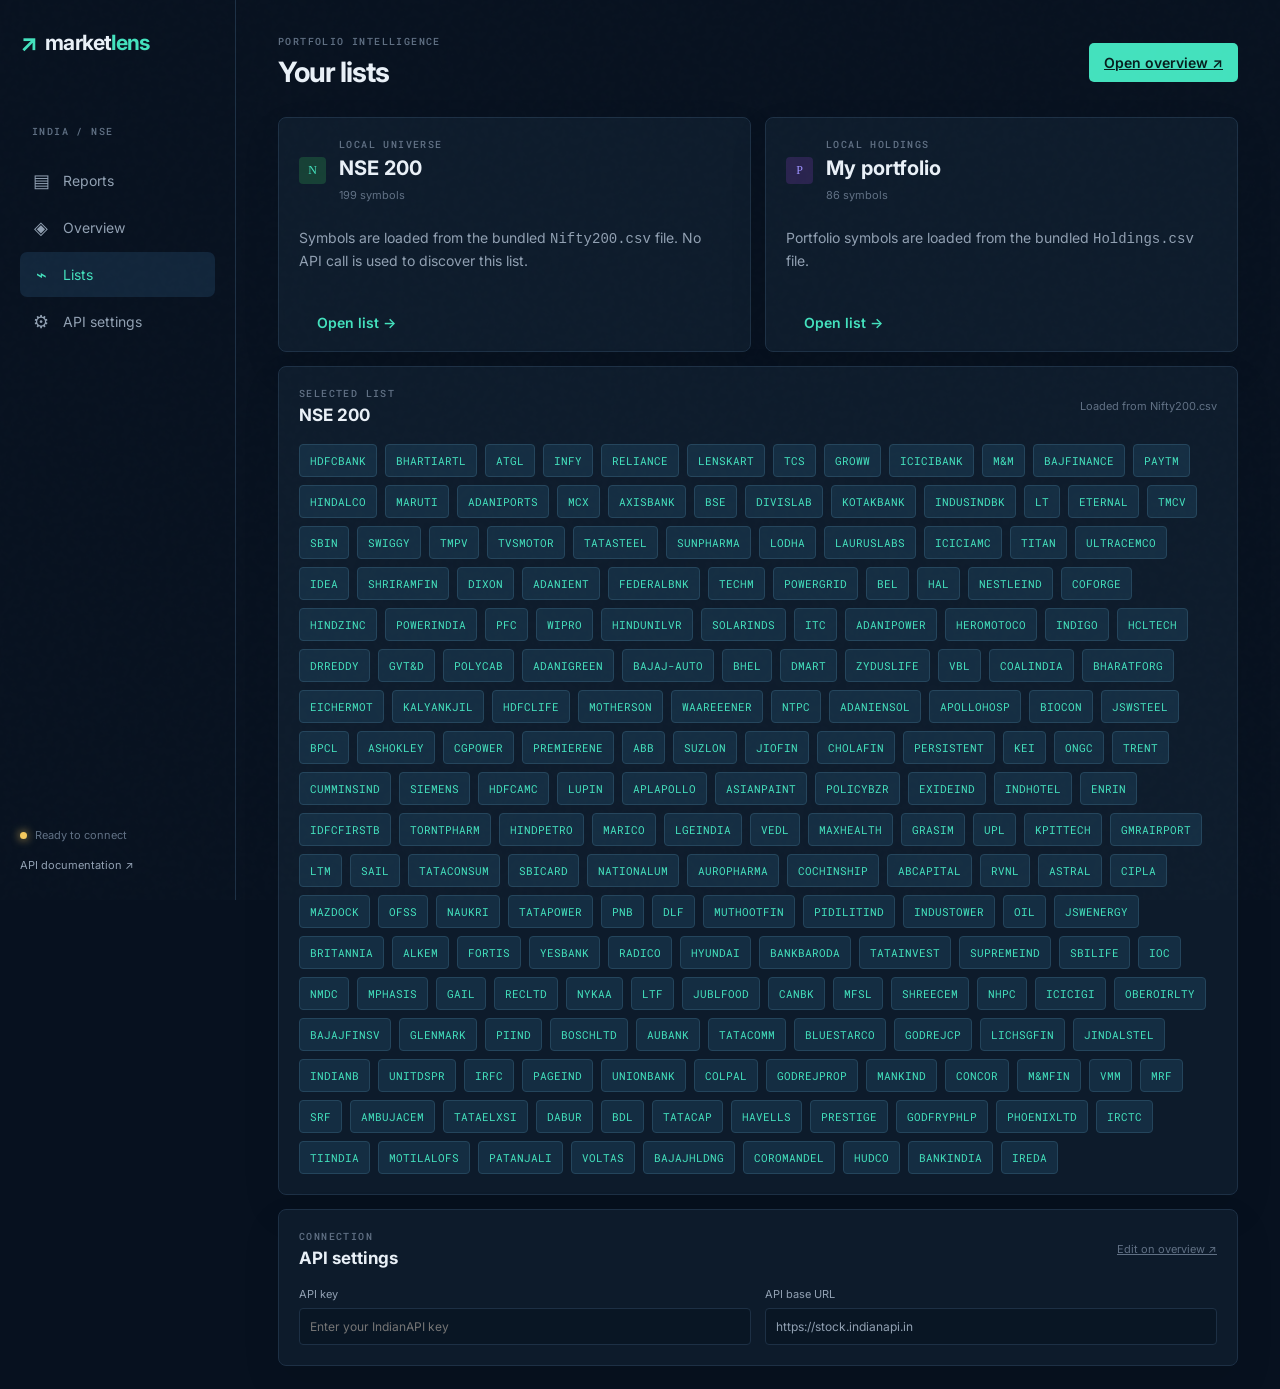
==== lists.html @ 089e25f5 "Initial commit" ====
<!doctype html>
<html lang="en">
  <head>
    <meta charset="UTF-8" />
    <meta name="viewport" content="width=device-width, initial-scale=1" />
    <meta name="theme-color" content="#07111f" />
    <title>Lists | Market Lens</title>
    <link rel="preconnect" href="https://fonts.googleapis.com" />
    <link rel="preconnect" href="https://fonts.gstatic.com" crossorigin />
    <link href="https://fonts.googleapis.com/css2?family=Inter:wght@400;500;600;700&family=Roboto+Mono:wght@400;500;600&display=swap" rel="stylesheet" />
    <link rel="stylesheet" href="./styles.css" />
  </head>
  <body>
    <div class="app-shell">
      <aside class="sidebar"><div class="brand"><span class="brand-mark">↗</span><span>market<span class="brand-accent">lens</span></span></div><p class="eyebrow">INDIA / NSE</p><nav><a class="nav-link" href="./reports.html"><span>▤</span> Reports</a><a class="nav-link" href="./index.html?overview=1"><span>◈</span> Overview</a><a class="nav-link active" href="./lists.html"><span>⌁</span> Lists</a><a class="nav-link" href="./index.html?overview=1#settings"><span>⚙</span> API settings</a></nav><div class="sidebar-bottom"><div class="api-status"><span class="status-dot"></span><span id="connectionLabel">Ready to connect</span></div><a href="https://indianapi.in/documentation/indian-stock-market" target="_blank" rel="noreferrer">API documentation ↗</a></div></aside>
      <main class="main">
        <header class="topbar"><div><p class="eyebrow">PORTFOLIO INTELLIGENCE</p><h1>Your lists</h1></div><a class="button primary" href="./index.html?overview=1">Open overview ↗</a></header>
        <section class="lists-grid">
          <article class="panel list-page-card"><div class="list-page-title"><div class="list-icon green">N</div><div><p class="eyebrow">LOCAL UNIVERSE</p><h3>NSE 200</h3><span id="nseCount">0 symbols</span></div></div><p>Symbols are loaded from the bundled <code>Nifty200.csv</code> file. No API call is used to discover this list.</p><button class="text-button open-list" data-list="nse">Open list →</button></article>
          <article class="panel list-page-card"><div class="list-page-title"><div class="list-icon purple">P</div><div><p class="eyebrow">LOCAL HOLDINGS</p><h3>My portfolio</h3><span id="portfolioCount">0 symbols</span></div></div><p>Portfolio symbols are loaded from the bundled <code>Holdings.csv</code> file.</p><button class="text-button open-list" data-list="portfolio">Open list →</button></article>
        </section>
        <section class="panel list-contents"><div class="panel-heading"><div><p class="eyebrow">SELECTED LIST</p><h3 id="listTitle">NSE 200</h3></div><span class="muted" id="listHint">Symbols loaded from API</span></div><div class="symbol-chips" id="symbolChips"></div></section>
        <section class="panel settings-panel"><div class="panel-heading"><div><p class="eyebrow">CONNECTION</p><h3>API settings</h3></div><a class="muted" href="./index.html#settings">Edit on overview ↗</a></div><div class="settings-grid"><label>API key<input type="password" id="apiKey" placeholder="Enter your IndianAPI key" autocomplete="off" /></label><label>API base URL<input type="url" id="apiBase" value="https://stock.indianapi.in" /></label></div></section>
      </main>
    </div>
    <div class="toast" id="toast"></div>
    <script src="./ui.js"></script>
    <script src="./lists.js"></script>
  </body>
</html>
---- styles.css ----
:root{--ink:#e9f0f7;--muted:#91a0b2;--subtle:#607084;--bg:#07111f;--panel:#0d1b2b;--panel2:#102237;--line:#1d3045;--teal:#43e1bd;--yellow:#f4c95d;--red:#ff7285;--purple:#9c91ff}*{box-sizing:border-box}html{scroll-behavior:smooth}body{margin:0;background:var(--bg);color:var(--ink);font:14px "DM Sans",sans-serif}button,input,textarea,select{font:inherit;color:inherit}button{cursor:pointer;border:0}.app-shell{display:flex;min-height:100vh}.sidebar{width:236px;border-right:1px solid var(--line);padding:28px 20px;display:flex;flex-direction:column;flex-shrink:0}.brand{font-size:21px;font-weight:700;letter-spacing:-.8px;display:flex;gap:8px;align-items:center}.brand-mark{color:var(--teal);font-size:24px}.brand-accent,.accent{color:var(--teal)}.eyebrow{margin:0;color:var(--subtle);font:500 10px "DM Mono",monospace;letter-spacing:1.4px}.sidebar .eyebrow{margin:68px 12px 18px}.nav-link{display:flex;gap:13px;align-items:center;padding:12px;border-radius:7px;color:var(--muted);text-decoration:none;margin:2px 0}.nav-link span{font-size:18px;width:18px;text-align:center}.nav-link.active,.nav-link:hover{background:#11253a;color:var(--teal)}.sidebar-bottom{margin-top:auto;display:grid;gap:16px;font-size:11px;color:var(--subtle)}.sidebar-bottom a{color:var(--muted);text-decoration:none}.api-status{display:flex;gap:8px;align-items:center}.status-dot{width:7px;height:7px;border-radius:50%;background:var(--yellow);box-shadow:0 0 10px var(--yellow)}.main{padding:35px 42px 24px;max-width:1500px;width:100%;margin:auto}.topbar,.panel-heading,.topbar-actions,.metric-foot,.input-row,.settings-grid,footer{display:flex;align-items:center}.topbar{justify-content:space-between;margin-bottom:28px}.topbar h1{font-size:28px;margin:7px 0 0;letter-spacing:-1px}.topbar-actions{gap:20px;color:var(--subtle);font:11px "DM Mono",monospace}.button{border-radius:5px;padding:11px 15px;font-weight:600}.button.primary{background:var(--teal);color:#061d1d}.button.secondary{border:1px solid #31506a;background:#12273a;color:var(--ink)}.button.ghost{background:transparent;color:var(--muted)}.hero-grid{display:grid;grid-template-columns:2.1fr repeat(3,1fr);gap:12px;margin-bottom:14px}.hero-card,.metric-card,.panel{border:1px solid var(--line);background:var(--panel);border-radius:8px}.hero-card{min-height:215px;padding:27px 30px;display:flex;overflow:hidden;position:relative}.hero-copy{max-width:290px;z-index:1}.hero-copy h2{font-size:27px;line-height:1.08;margin:13px 0 12px;letter-spacing:-1.3px}.hero-copy p:not(.eyebrow){color:var(--muted);line-height:1.55;margin:0}.text-button{background:none;color:var(--teal);font-weight:600;padding:0;margin-top:18px}.hero-orbit{position:absolute;right:18px;top:17px;width:210px;height:180px}.orbit-ring{position:absolute;border:1px solid #22415a;border-radius:50%;transform:rotate(-25deg)}.ring-one{width:190px;height:110px;top:25px;left:10px}.ring-two{width:155px;height:155px;top:10px;left:35px;transform:rotate(35deg)}.orbit-core{position:absolute;top:55px;left:75px;width:65px;height:65px;border-radius:50%;background:#153247;color:var(--teal);text-align:center;padding-top:14px;font:500 16px "DM Mono";box-shadow:0 0 35px #164b57}.orbit-core small{font-size:8px;color:var(--muted)}.orbit-dot{position:absolute;width:8px;height:8px;border-radius:50%;background:var(--yellow);box-shadow:0 0 12px var(--yellow)}.dot-one{top:18px;left:105px}.dot-two{bottom:27px;right:17px;background:var(--red);box-shadow:0 0 12px var(--red)}.metric-card{min-height:215px;padding:24px;display:flex;flex-direction:column}.metric-label{color:var(--muted);font:500 10px "DM Mono";letter-spacing:1px}.metric-value{font:500 44px "DM Mono";margin-top:auto;color:var(--ink)}.metric-foot{justify-content:space-between;color:var(--subtle);font-size:11px}.negative{color:var(--red)}.warning{color:var(--yellow)}.positive{color:var(--teal)}.workspace{display:grid;grid-template-columns:minmax(0,1fr) 295px;gap:14px}.panel{padding:20px}.panel-heading{justify-content:space-between;margin-bottom:19px}.panel-heading h3{margin:5px 0 0;font-size:17px}.segmented{display:flex;border:1px solid var(--line);border-radius:5px;overflow:hidden}.segmented button{background:transparent;color:var(--muted);font-size:11px;padding:8px 11px}.segmented button.selected{background:#19334a;color:var(--teal)}.table-wrap{overflow:auto}table{width:100%;border-collapse:collapse;min-width:660px}th{text-align:left;color:var(--subtle);font:500 10px "DM Mono";letter-spacing:.6px;padding:0 12px 13px}td{border-top:1px solid #172a3c;padding:14px 12px;color:var(--muted)}td:first-child{color:var(--ink);font-weight:600}.stock-name{display:flex;gap:10px;align-items:center}.stock-avatar{width:27px;height:27px;border-radius:50%;display:grid;place-items:center;background:#19354a;color:var(--teal);font:10px "DM Mono"}.mono{font-family:"DM Mono";font-size:12px}.signal{padding:5px 8px;border-radius:3px;font-size:10px;font-weight:600}.signal.danger{background:#3c202e;color:var(--red)}.signal.warning{background:#3b3220}.signal.good{background:#17382f;color:var(--teal)}.empty-state{text-align:center;height:230px}.empty-state>*{display:block;margin:7px auto}.empty-state strong{color:var(--ink)}.empty-state span{font-size:12px}.empty-icon{font-size:34px;color:var(--teal)}.table-footer{display:flex;justify-content:space-between;color:var(--subtle);font-size:11px;margin-top:14px}.activity-panel{padding:20px 16px}.icon-button{background:#162c40;color:var(--teal);border-radius:4px;font-size:20px;width:27px;height:27px}.list-card{display:flex;gap:10px;align-items:center;padding:11px 9px;border:1px solid transparent;border-radius:6px;margin-bottom:7px}.list-card.active-list{background:#122a3d;border-color:#23445a}.list-card strong,.list-card small{display:block}.list-card small{color:var(--subtle);font-size:11px;margin-top:3px}.list-icon{width:27px;height:27px;border-radius:4px;display:grid;place-items:center;font:500 12px "DM Mono"}.list-icon.green{background:#164035;color:var(--teal)}.list-icon.purple{background:#29234e;color:var(--purple)}.list-check{margin-left:auto;color:var(--teal)}.import-box{border:1px dashed #2a4961;border-radius:6px;text-align:center;padding:20px 10px;margin-top:19px}.list-link{text-decoration:none;color:inherit}.lists-grid{display:grid;grid-template-columns:1fr 1fr;gap:14px}.list-page-card{min-height:230px}.list-page-title{display:flex;gap:13px;align-items:center}.list-page-title h3{margin:5px 0;font-size:20px}.list-page-title span:not(.eyebrow){color:var(--subtle);font-size:11px}.list-page-card>p{color:var(--muted);line-height:1.5;max-width:420px;margin:25px 0}.file-button{display:inline-block;cursor:pointer}.list-page-card .text-button{margin-left:18px}.list-contents{margin-top:14px;min-height:180px}.symbol-chips{display:flex;gap:8px;flex-wrap:wrap}.symbol-chips span{background:#142d42;border:1px solid #24455c;border-radius:4px;color:var(--teal);font:11px "DM Mono";padding:8px 10px}.upload-icon{font-size:24px;color:var(--teal)}.import-box strong,.import-box span{display:block}.import-box span{color:var(--subtle);font-size:11px;margin:5px 0 10px}.import-box select{display:block;width:100%;background:#091624;border:1px solid var(--line);border-radius:4px;padding:8px;color:var(--muted);font-size:11px;margin-bottom:9px}.import-box .button{padding:8px 12px;font-size:11px}.portfolio-note{display:flex;gap:8px;color:var(--subtle);font-size:10px;line-height:1.45;margin-top:18px}.portfolio-note span{border:1px solid var(--subtle);border-radius:50%;width:15px;height:15px;text-align:center;flex-shrink:0}.portfolio-note p{margin:0}.symbols-panel,.settings-panel{margin-top:14px}.muted{color:var(--subtle);font-size:11px}.input-row{align-items:flex-end;gap:12px}.input-row textarea{background:#091624;border:1px solid var(--line);border-radius:5px;resize:vertical;min-height:78px;width:100%;padding:12px;outline:none;font:12px "DM Mono";line-height:1.7}.input-row textarea:focus,input:focus,select:focus{border-color:var(--teal)}.input-actions{display:flex;gap:8px}.settings-grid{gap:14px;align-items:stretch}.settings-grid label{display:grid;gap:7px;color:var(--muted);font-size:11px;flex:1}.settings-grid input,.settings-grid select{background:#091624;border:1px solid var(--line);border-radius:4px;padding:10px;outline:none;font-size:12px}.settings-help{font-size:11px;color:var(--subtle);margin:14px 0 0}footer{justify-content:space-between;color:#53657a;font-size:10px;margin-top:30px}.toast{position:fixed;bottom:25px;right:25px;background:#18344b;border:1px solid #2e6072;padding:12px 16px;border-radius:5px;color:var(--ink);opacity:0;transform:translateY(12px);transition:.2s;pointer-events:none}.toast.show{opacity:1;transform:none}@media(max-width:1050px){.hero-grid{grid-template-columns:2fr 1fr 1fr}.hero-grid .metric-card:last-child{display:none}}@media(max-width:780px){.sidebar{width:58px;padding:20px 8px}.brand{font-size:0;justify-content:center}.sidebar .eyebrow,.nav-link:not(.active)::after,.nav-link{font-size:0}.nav-link span{font-size:18px}.sidebar-bottom{display:none}.main{padding:25px 15px}.topbar-actions span{display:none}.hero-grid{grid-template-columns:1fr 1fr}.hero-card{grid-column:1/-1}.workspace{grid-template-columns:1fr}.settings-grid{display:grid;grid-template-columns:1fr}.input-row{display:block}.input-actions{margin-top:9px}footer{display:block;line-height:2}.hero-orbit{opacity:.5}}

body{font-family:"Inter",Arial,sans-serif}.eyebrow,.topbar-actions,.metric-label,.metric-value,.orbit-core,th,.stock-avatar,.mono,.report-summary strong,.report-rule,.symbol-chips span{font-family:"Roboto Mono","Courier New",monospace!important}

/* Keep the familiar UI face and a highly legible tabular face after component shorthand rules. */
body{font-family:"Inter",Arial,sans-serif}.eyebrow,.topbar-actions,.metric-label,.metric-value,.orbit-core,th,.stock-avatar,.mono,.report-summary strong,.report-rule,.symbol-chips span{font-family:"Roboto Mono","Courier New",monospace!important}

body::after{content:"";position:fixed;inset:0;pointer-events:none;z-index:20;opacity:.035;background-image:url("data:image/svg+xml,%3Csvg viewBox='0 0 160 160' xmlns='http://www.w3.org/2000/svg'%3E%3Cfilter id='n'%3E%3CfeTurbulence type='fractalNoise' baseFrequency='.8' numOctaves='3' stitchTiles='stitch'/%3E%3C/filter%3E%3Crect width='100%25' height='100%25' filter='url(%23n)' opacity='.32'/%3E%3C/svg%3E");mix-blend-mode:screen}.site-preloader{position:fixed;inset:0;background:var(--bg);display:grid;place-content:center;gap:14px;z-index:100;color:var(--teal);transition:opacity .55s ease,visibility .55s ease}.ui-ready .site-preloader{opacity:0;visibility:hidden}.preloader-mark{font-size:36px;text-align:center;text-shadow:0 0 28px var(--teal);animation:preloaderPulse 1s ease-in-out infinite alternate}.preloader-line{width:120px;height:2px;background:#183047;overflow:hidden}.preloader-line span{display:block;width:45%;height:100%;background:var(--teal);animation:preloaderLoad 1s ease-in-out infinite}.motion-card{opacity:0;transform:translateY(16px);transition:opacity .55s ease var(--motion-delay),transform .55s cubic-bezier(.2,.75,.25,1) var(--motion-delay),border-color .2s ease,box-shadow .2s ease}.motion-card.motion-visible{opacity:1;transform:none}.panel,.hero-card,.metric-card{backdrop-filter:blur(12px);box-shadow:0 16px 40px rgba(0,0,0,.08)}.panel:hover,.metric-card:hover{border-color:#2d5268;box-shadow:0 18px 46px rgba(0,0,0,.18)}.button,.nav-link,.list-card,.text-button{transition:transform .2s ease,background-color .2s ease,color .2s ease,box-shadow .2s ease}.button:hover{transform:translateY(-2px);box-shadow:0 8px 20px rgba(67,225,189,.12)}.text-button:hover{transform:translateX(4px)}.sidebar{position:sticky;top:0;height:100vh;transition:transform .35s ease}.is-scrolling-down .sidebar{transform:translateX(-5px)}.hero-card{background:radial-gradient(circle at 85% 35%,rgba(42,104,125,.2),transparent 35%),var(--panel)}.status-dot{animation:statusPulse 2.2s ease-in-out infinite}.report-intro{overflow:hidden;position:relative}.report-intro::after{content:"";position:absolute;width:300px;height:300px;border:1px solid rgba(67,225,189,.12);border-radius:50%;right:-110px;top:-105px;box-shadow:0 0 0 28px rgba(67,225,189,.025),0 0 0 56px rgba(67,225,189,.018);pointer-events:none}@keyframes preloaderPulse{to{transform:scale(1.08);opacity:.65}}@keyframes preloaderLoad{0%{transform:translateX(-110%)}100%{transform:translateX(260%)}}@keyframes statusPulse{0%,100%{box-shadow:0 0 0 0 rgba(67,225,189,.35)}50%{box-shadow:0 0 0 5px rgba(67,225,189,0)}}@media(prefers-reduced-motion:reduce){*,*::before,*::after{scroll-behavior:auto!important;animation-duration:.01ms!important;animation-iteration-count:1!important;transition-duration:.01ms!important}.motion-card{opacity:1;transform:none}.site-preloader{display:none}}@media(hover:none){.panel:hover,.metric-card:hover,.button:hover{transform:none;box-shadow:none}}@media(max-width:780px){.sidebar{position:fixed;z-index:30;height:calc(58px + env(safe-area-inset-bottom));width:100%;bottom:0;top:auto;left:0;right:0;border-right:0;border-top:1px solid var(--line);padding:7px 10px env(safe-area-inset-bottom);flex-direction:row;align-items:center}.sidebar .brand,.sidebar>.eyebrow,.sidebar-bottom{display:none}.sidebar nav{display:flex;width:100%;justify-content:space-around}.nav-link{margin:0;padding:8px 12px}.main{padding-bottom:80px}}

@media(max-width:780px){
  body{overflow-x:hidden}
  .main{width:100%;padding:20px 12px 82px}
  .topbar{align-items:flex-start;gap:12px;margin-bottom:20px}
  .topbar h1{font-size:23px}
  .topbar-actions{gap:0}
  .topbar-actions .button{padding:9px 10px;font-size:11px;white-space:nowrap}
  .hero-card{min-height:250px;padding:22px 20px}
  .hero-copy{max-width:100%}
  .hero-copy h2{font-size:25px}
  .hero-orbit{right:-35px;top:78px;opacity:.32;transform:scale(.8)}
  .hero-grid{grid-template-columns:1fr 1fr;gap:8px}
  .metric-card{min-height:145px;padding:16px}
  .metric-value{font-size:32px}
  .metric-foot{display:block;line-height:1.6}
  .workspace{gap:10px}
  .panel{padding:15px}
  .panel-heading{align-items:flex-start;gap:12px;flex-wrap:wrap;margin-bottom:15px}
  .panel-heading h3{font-size:16px}
  .segmented{width:100%;overflow-x:auto}
  .segmented button{flex:1;white-space:nowrap;padding:9px 8px}
  .table-wrap{margin:0 -15px;padding:0 15px}
  table{min-width:650px}
  th{font-size:9px}
  td{padding:12px 9px}
  .activity-panel{padding:15px}
  .lists-grid{grid-template-columns:1fr;gap:10px}
  .list-page-card{min-height:0}
  .list-page-card>p{margin:18px 0}
  .report-intro{display:block;padding:20px}
  .report-intro h2{font-size:25px}
  .report-summary{gap:28px;margin-top:24px;padding:0}
  .report-summary strong{font-size:30px}
  .report-section .panel-heading{display:block}
  .report-rule{display:inline-block;margin-top:12px}
  .settings-grid{gap:10px}
  .settings-grid label{min-width:0}
  .input-row{display:block}
  .input-actions{display:flex;flex-wrap:wrap;margin-top:10px}
  .input-actions .button,.input-actions a{flex:1;text-align:center;white-space:nowrap}
  footer{font-size:9px}
  .nav-link{min-width:64px;min-height:42px;justify-content:center;flex-direction:column;gap:1px;padding:5px 7px;color:var(--muted)}
  .nav-link span{font-size:17px;line-height:18px}
  .nav-link{font-size:9px}
}

@media(max-width:420px){
  .hero-grid{grid-template-columns:1fr}
  .hero-card{grid-column:auto}
  .metric-card{min-height:120px}
  .metric-value{font-size:29px;margin-top:14px}
  .metric-foot{display:flex}
  .topbar{display:block}
  .topbar-actions{margin-top:12px}
  .topbar-actions .button{width:100%;text-align:center}
  .report-summary{justify-content:space-between;gap:12px}
  .nav-link{min-width:58px}
}

.topbar-actions{flex-wrap:wrap}.topbar-actions .button{white-space:nowrap}
.report-intro{display:flex;justify-content:space-between;align-items:center;margin-bottom:14px;padding:28px 30px}.report-intro h2{font-size:27px;line-height:1.08;letter-spacing:-1.2px;margin:12px 0}.report-intro p:not(.eyebrow){color:var(--muted);line-height:1.5;max-width:560px;margin:0}.report-summary{display:flex;gap:36px;padding-right:20px}.report-summary div{display:grid;gap:5px}.report-summary strong{font:500 38px "DM Mono";color:var(--teal)}.report-summary span{color:var(--muted);font-size:11px;max-width:100px}.report-section{margin-top:14px}.section-description{color:var(--muted);font-size:12px;margin:-7px 0 20px}.report-rule{font:500 10px "DM Mono";padding:7px 9px;border-radius:3px}.danger-rule{background:#3c202e;color:var(--red)}.good-rule{background:#17382f;color:var(--teal)}.report-empty-row{text-align:center;height:110px;color:var(--subtle);font-size:12px}.report-empty{display:grid;justify-items:center;gap:10px;padding:45px;color:var(--muted);text-align:center}.report-empty strong{color:var(--ink);font-size:17px}.report-empty .button{margin-top:8px}.import-box strong,.import-box span{display:block}.import-box span{color:var(--subtle);font-size:11px;margin:5px 0 10px}.import-box select{display:block;width:100%;background:#091624;border:1px solid var(--line);border-radius:4px;padding:8px;color:var(--muted);font-size:11px;margin-bottom:9px}.import-box .button{padding:8px 12px;font-size:11px}.portfolio-note{display:flex;gap:8px;color:var(--subtle);font-size:10px;line-height:1.45;margin-top:18px}.portfolio-note span{border:1px solid var(--subtle);border-radius:50%;width:15px;height:15px;text-align:center;flex-shrink:0}.portfolio-note p{margin:0}.symbols-panel,.settings-panel{margin-top:14px}.muted{color:var(--subtle);font-size:11px}.input-row{align-items:flex-end;gap:12px}.input-row textarea{background:#091624;border:1px solid var(--line);border-radius:5px;resize:vertical;min-height:78px;width:100%;padding:12px;outline:none;font:12px "DM Mono";line-height:1.7}.input-row textarea:focus,input:focus,select:focus{border-color:var(--teal)}.input-actions{display:flex;gap:8px}.settings-grid{gap:14px;align-items:stretch}.settings-grid label{display:grid;gap:7px;color:var(--muted);font-size:11px;flex:1}.settings-grid input,.settings-grid select{background:#091624;border:1px solid var(--line);border-radius:4px;padding:10px;outline:none;font-size:12px}.settings-help{font-size:11px;color:var(--subtle);margin:14px 0 0}footer{justify-content:space-between;color:#53657a;font-size:10px;margin-top:30px}.toast{position:fixed;bottom:25px;right:25px;background:#18344b;border:1px solid #2e6072;padding:12px 16px;border-radius:5px;color:var(--ink);opacity:0;transform:translateY(12px);transition:.2s;pointer-events:none}.toast.show{opacity:1;transform:none}@media(max-width:1050px){.hero-grid{grid-template-columns:2fr 1fr 1fr}.hero-grid .metric-card:last-child{display:none}}@media(max-width:780px){.sidebar{width:58px;padding:20px 8px}.brand{font-size:0;justify-content:center}.sidebar .eyebrow,.nav-link:not(.active)::after,.nav-link{font-size:0}.nav-link span{font-size:18px}.sidebar-bottom{display:none}.main{padding:25px 15px}.topbar-actions span{display:none}.hero-grid{grid-template-columns:1fr 1fr}.hero-card{grid-column:1/-1}.workspace{grid-template-columns:1fr}.settings-grid{display:grid;grid-template-columns:1fr}.input-row{display:block}.input-actions{margin-top:9px}footer{display:block;line-height:2}.hero-orbit{opacity:.5}}
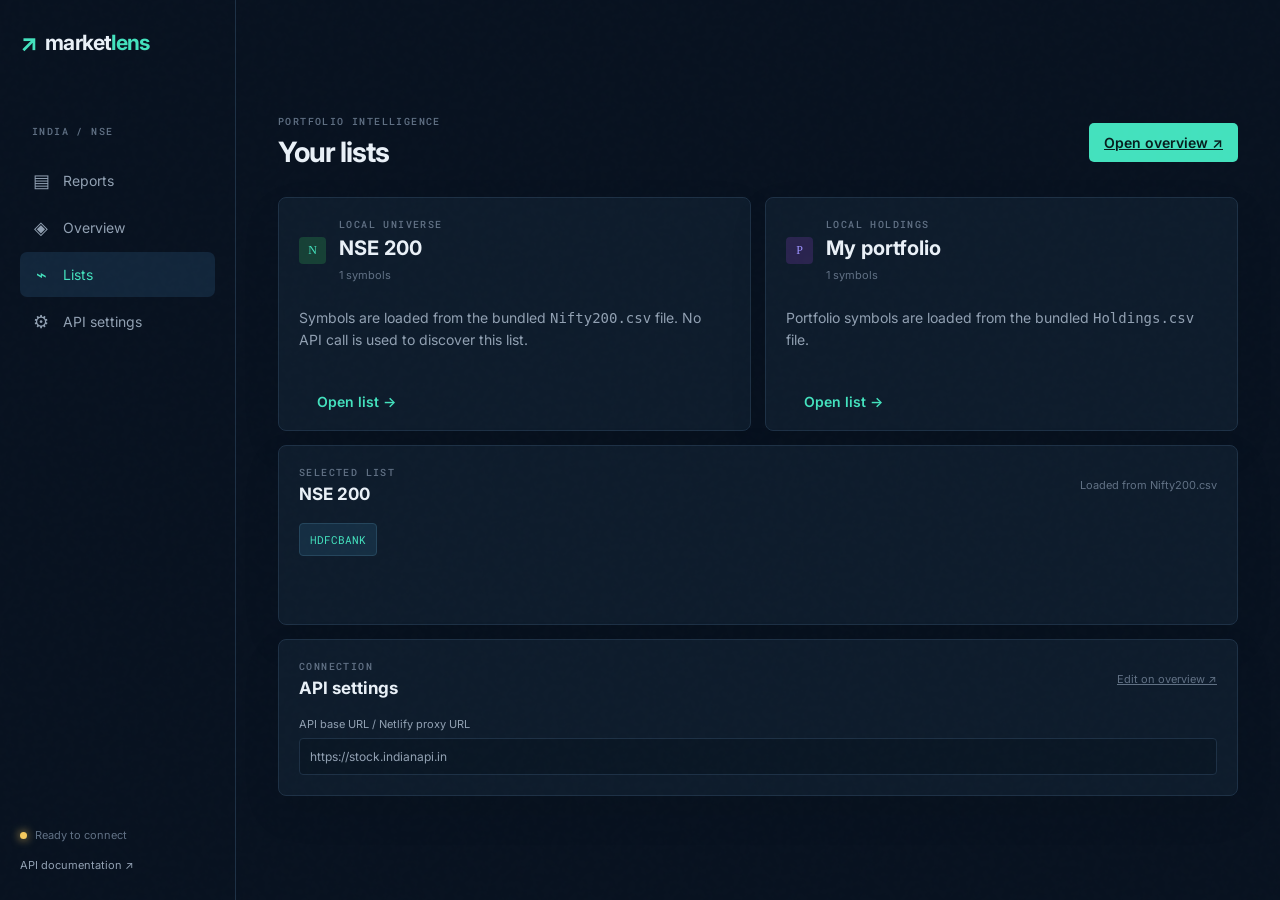
==== commit b1444fe5: "Add" ====
--- a/lists.html
+++ b/lists.html
@@ -20,7 +20,7 @@
           <article class="panel list-page-card"><div class="list-page-title"><div class="list-icon purple">P</div><div><p class="eyebrow">LOCAL HOLDINGS</p><h3>My portfolio</h3><span id="portfolioCount">0 symbols</span></div></div><p>Portfolio symbols are loaded from the bundled <code>Holdings.csv</code> file.</p><button class="text-button open-list" data-list="portfolio">Open list →</button></article>
         </section>
         <section class="panel list-contents"><div class="panel-heading"><div><p class="eyebrow">SELECTED LIST</p><h3 id="listTitle">NSE 200</h3></div><span class="muted" id="listHint">Symbols loaded from API</span></div><div class="symbol-chips" id="symbolChips"></div></section>
-        <section class="panel settings-panel"><div class="panel-heading"><div><p class="eyebrow">CONNECTION</p><h3>API settings</h3></div><a class="muted" href="./index.html#settings">Edit on overview ↗</a></div><div class="settings-grid"><label>API key<input type="password" id="apiKey" placeholder="Enter your IndianAPI key" autocomplete="off" /></label><label>API base URL<input type="url" id="apiBase" value="https://stock.indianapi.in" /></label></div></section>
+        <section class="panel settings-panel"><div class="panel-heading"><div><p class="eyebrow">CONNECTION</p><h3>API settings</h3></div><a class="muted" href="./index.html?overview=1#settings">Edit on overview ↗</a></div><div class="settings-grid"><label>API base URL / Netlify proxy URL<input type="url" id="apiBase" value="https://stock.indianapi.in" /></label></div></section>
       </main>
     </div>
     <div class="toast" id="toast"></div>
--- a/styles.css
+++ b/styles.css
@@ -67,4 +67,5 @@
 }
 
 .topbar-actions{flex-wrap:wrap}.topbar-actions .button{white-space:nowrap}
+.deployment-status{border:1px solid #263b50;border-radius:5px;background:#0b1928;color:var(--muted);font:11px "Roboto Mono",monospace;padding:10px 12px;margin:-12px 0 14px}.deployment-status.has-data{border-color:#245846;color:var(--teal)}.deployment-status.error{border-color:#663342;color:var(--red)}
 .report-intro{display:flex;justify-content:space-between;align-items:center;margin-bottom:14px;padding:28px 30px}.report-intro h2{font-size:27px;line-height:1.08;letter-spacing:-1.2px;margin:12px 0}.report-intro p:not(.eyebrow){color:var(--muted);line-height:1.5;max-width:560px;margin:0}.report-summary{display:flex;gap:36px;padding-right:20px}.report-summary div{display:grid;gap:5px}.report-summary strong{font:500 38px "DM Mono";color:var(--teal)}.report-summary span{color:var(--muted);font-size:11px;max-width:100px}.report-section{margin-top:14px}.section-description{color:var(--muted);font-size:12px;margin:-7px 0 20px}.report-rule{font:500 10px "DM Mono";padding:7px 9px;border-radius:3px}.danger-rule{background:#3c202e;color:var(--red)}.good-rule{background:#17382f;color:var(--teal)}.report-empty-row{text-align:center;height:110px;color:var(--subtle);font-size:12px}.report-empty{display:grid;justify-items:center;gap:10px;padding:45px;color:var(--muted);text-align:center}.report-empty strong{color:var(--ink);font-size:17px}.report-empty .button{margin-top:8px}.import-box strong,.import-box span{display:block}.import-box span{color:var(--subtle);font-size:11px;margin:5px 0 10px}.import-box select{display:block;width:100%;background:#091624;border:1px solid var(--line);border-radius:4px;padding:8px;color:var(--muted);font-size:11px;margin-bottom:9px}.import-box .button{padding:8px 12px;font-size:11px}.portfolio-note{display:flex;gap:8px;color:var(--subtle);font-size:10px;line-height:1.45;margin-top:18px}.portfolio-note span{border:1px solid var(--subtle);border-radius:50%;width:15px;height:15px;text-align:center;flex-shrink:0}.portfolio-note p{margin:0}.symbols-panel,.settings-panel{margin-top:14px}.muted{color:var(--subtle);font-size:11px}.input-row{align-items:flex-end;gap:12px}.input-row textarea{background:#091624;border:1px solid var(--line);border-radius:5px;resize:vertical;min-height:78px;width:100%;padding:12px;outline:none;font:12px "DM Mono";line-height:1.7}.input-row textarea:focus,input:focus,select:focus{border-color:var(--teal)}.input-actions{display:flex;gap:8px}.settings-grid{gap:14px;align-items:stretch}.settings-grid label{display:grid;gap:7px;color:var(--muted);font-size:11px;flex:1}.settings-grid input,.settings-grid select{background:#091624;border:1px solid var(--line);border-radius:4px;padding:10px;outline:none;font-size:12px}.settings-help{font-size:11px;color:var(--subtle);margin:14px 0 0}footer{justify-content:space-between;color:#53657a;font-size:10px;margin-top:30px}.toast{position:fixed;bottom:25px;right:25px;background:#18344b;border:1px solid #2e6072;padding:12px 16px;border-radius:5px;color:var(--ink);opacity:0;transform:translateY(12px);transition:.2s;pointer-events:none}.toast.show{opacity:1;transform:none}@media(max-width:1050px){.hero-grid{grid-template-columns:2fr 1fr 1fr}.hero-grid .metric-card:last-child{display:none}}@media(max-width:780px){.sidebar{width:58px;padding:20px 8px}.brand{font-size:0;justify-content:center}.sidebar .eyebrow,.nav-link:not(.active)::after,.nav-link{font-size:0}.nav-link span{font-size:18px}.sidebar-bottom{display:none}.main{padding:25px 15px}.topbar-actions span{display:none}.hero-grid{grid-template-columns:1fr 1fr}.hero-card{grid-column:1/-1}.workspace{grid-template-columns:1fr}.settings-grid{display:grid;grid-template-columns:1fr}.input-row{display:block}.input-actions{margin-top:9px}footer{display:block;line-height:2}.hero-orbit{opacity:.5}}
